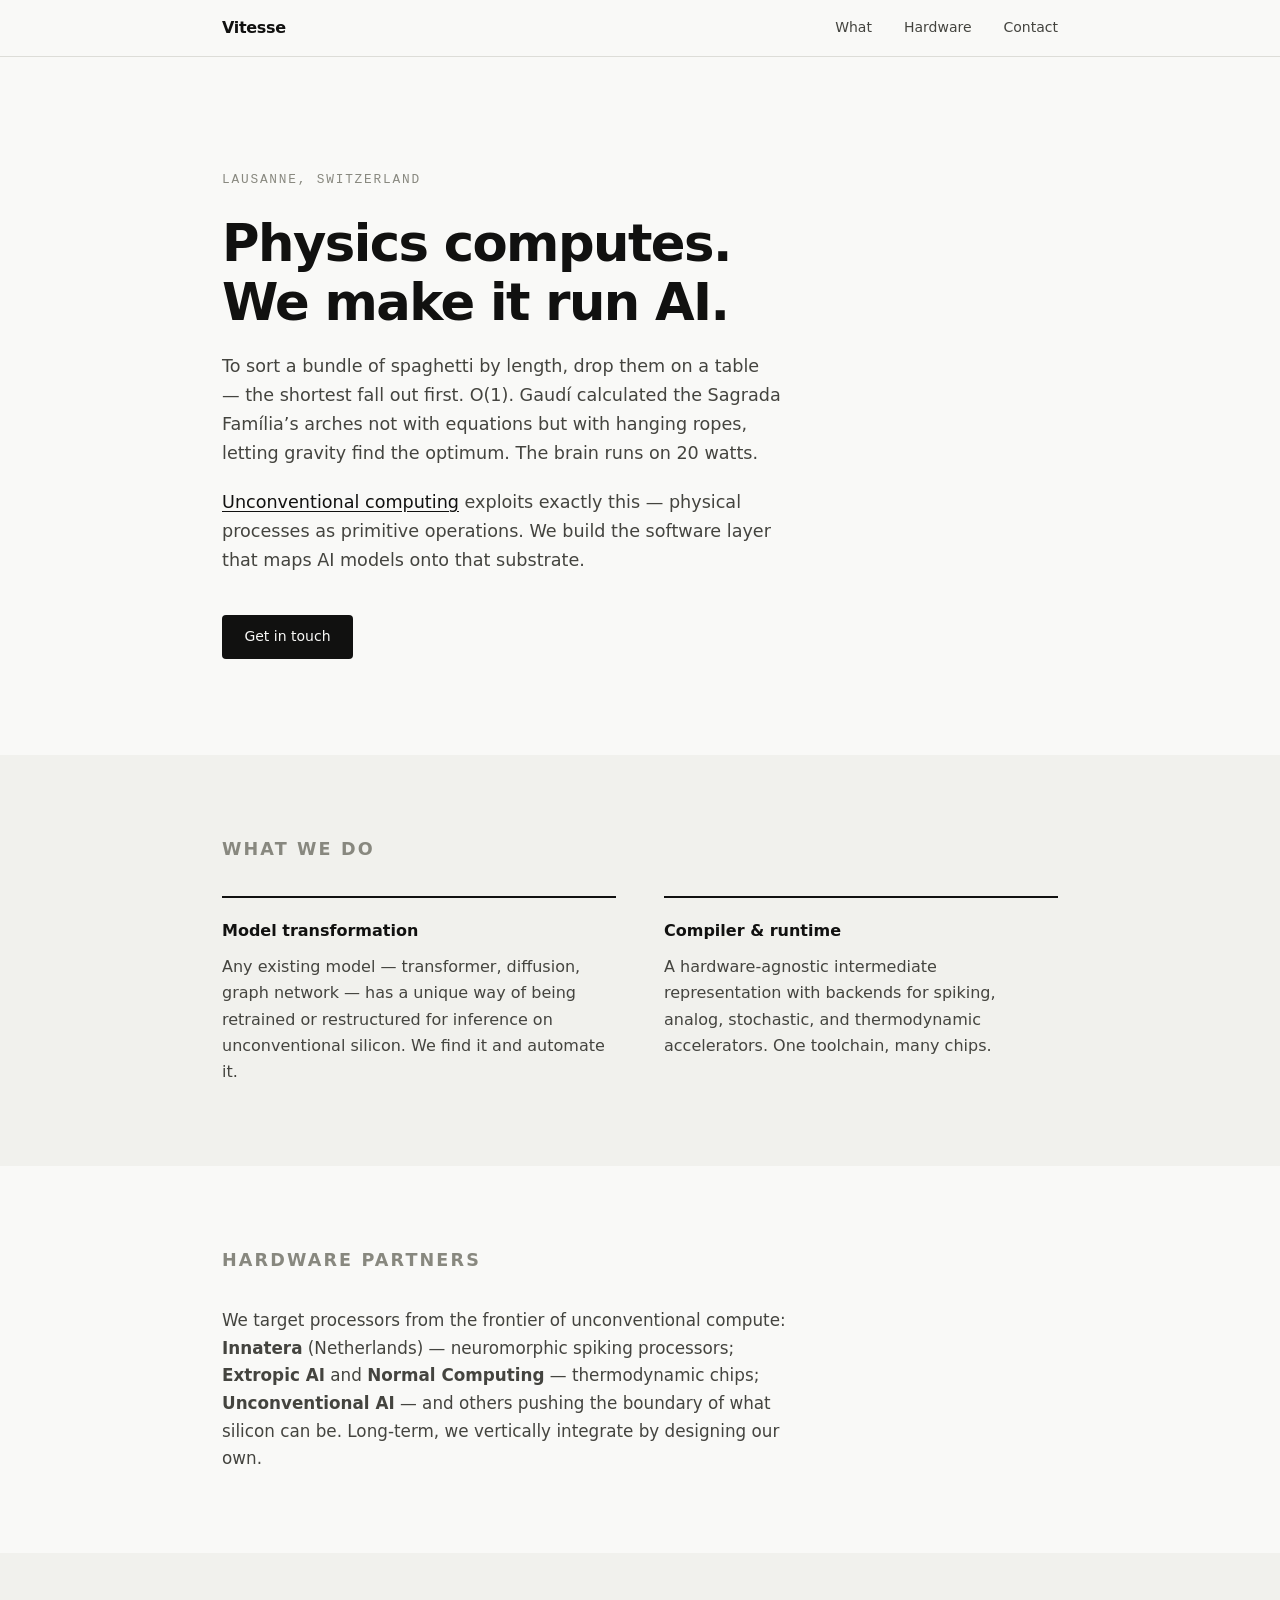
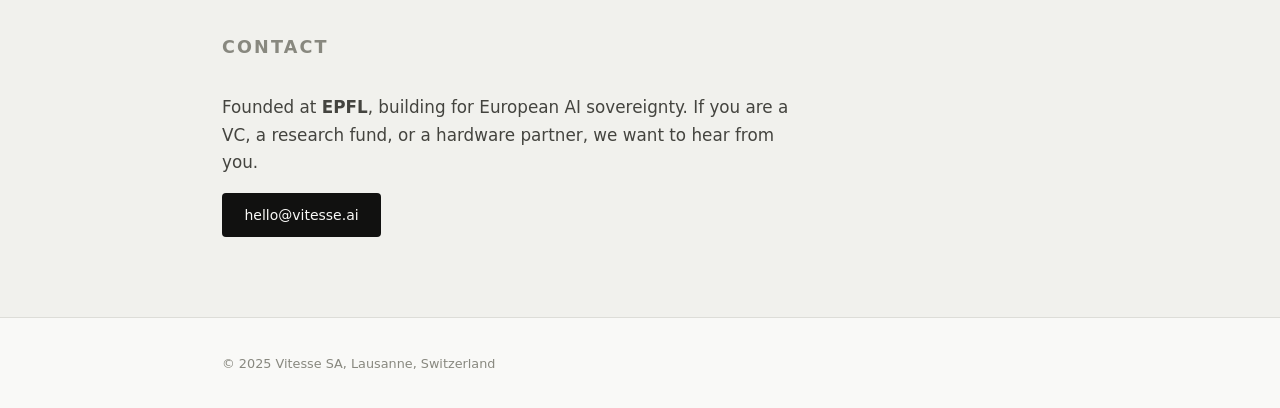
==== index.html @ eefd2fb0 "Update website: Lausanne, spaghetti sort hero, new hardware partners, shorter" ====
<!DOCTYPE html>
<html lang="en">
<head>
  <meta charset="UTF-8" />
  <meta name="viewport" content="width=device-width, initial-scale=1.0" />
  <title>Vitesse — Unconventional AI Acceleration</title>
  <link rel="stylesheet" href="style.css" />
</head>
<body>

  <header>
    <div class="container">
      <span class="logo">Vitesse</span>
      <nav>
        <a href="#what">What</a>
        <a href="#hardware">Hardware</a>
        <a href="#contact">Contact</a>
      </nav>
    </div>
  </header>

  <main>

    <section class="hero">
      <div class="container">
        <p class="location">Lausanne, Switzerland</p>
        <h1>Physics computes.<br>We make it run AI.</h1>
        <p class="sub">
          To sort a bundle of spaghetti by length, drop them on a table — the shortest
          fall out first. O(1). Gaudí calculated the Sagrada Família’s arches not with
          equations but with hanging ropes, letting gravity find the optimum.
          The brain runs on 20 watts.
        </p>
        <p class="sub">
          <a href="https://en.wikipedia.org/wiki/Unconventional_computing" target="_blank" rel="noopener" class="inline-link">Unconventional computing</a>
          exploits exactly this — physical processes as primitive operations.
          We build the software layer that maps AI models onto that substrate.
        </p>
        <a href="#contact" class="cta">Get in touch</a>
      </div>
    </section>

    <section id="what" class="alt">
      <div class="container">
        <h2>What we do</h2>
        <div class="grid-2">
          <div class="card">
            <h3>Model transformation</h3>
            <p>
              Any existing model — transformer, diffusion, graph network — has a unique
              way of being retrained or restructured for inference on unconventional silicon.
              We find it and automate it.
            </p>
          </div>
          <div class="card">
            <h3>Compiler &amp; runtime</h3>
            <p>
              A hardware-agnostic intermediate representation with backends for spiking,
              analog, stochastic, and thermodynamic accelerators. One toolchain, many chips.
            </p>
          </div>
        </div>
      </div>
    </section>

    <section id="hardware">
      <div class="container">
        <h2>Hardware partners</h2>
        <p class="section-sub">
          We target processors from the frontier of unconventional compute:
          <strong>Innatera</strong> (Netherlands) — neuromorphic spiking processors;
          <strong>Extropic AI</strong> and <strong>Normal Computing</strong> — thermodynamic chips;
          <strong>Unconventional AI</strong> — and others pushing the boundary of what silicon can be.
          Long-term, we vertically integrate by designing our own.
        </p>
      </div>
    </section>

    <section id="contact" class="alt">
      <div class="container">
        <h2>Contact</h2>
        <p class="section-sub">
          Founded at <strong>EPFL</strong>, building for European AI sovereignty.
          If you are a VC, a research fund, or a hardware partner, we want to hear from you.
        </p>
        <a href="mailto:hello@vitesse.ai" class="cta">hello@vitesse.ai</a>
      </div>
    </section>

  </main>

  <footer>
    <div class="container">
      <span>© 2025 Vitesse SA, Lausanne, Switzerland</span>
    </div>
  </footer>

</body>
</html>
---- style.css ----
/* ── Reset & base ─────────────────────────────────────── */
*, *::before, *::after { box-sizing: border-box; margin: 0; padding: 0; }

:root {
  --bg:       #f9f9f7;
  --bg-alt:   #f1f1ed;
  --ink:      #111110;
  --ink-mid:  #44443f;
  --ink-light:#88887f;
  --accent:   #2a52c9;
  --border:   #ddddd8;
  --radius:   4px;
  --font:     'Inter', system-ui, -apple-system, sans-serif;
  --mono:     'JetBrains Mono', 'Fira Mono', monospace;
}

html { font-size: 16px; scroll-behavior: smooth; }

body {
  background: var(--bg);
  color: var(--ink);
  font-family: var(--font);
  line-height: 1.65;
  -webkit-font-smoothing: antialiased;
}

/* ── Layout ───────────────────────────────────────────── */
.container {
  max-width: 900px;
  margin: 0 auto;
  padding: 0 2rem;
}

section { padding: 5rem 0; }
section.alt { background: var(--bg-alt); }

/* ── Typography ───────────────────────────────────────── */
h1 {
  font-size: clamp(2rem, 5vw, 3.2rem);
  font-weight: 600;
  letter-spacing: -0.03em;
  line-height: 1.15;
  margin-bottom: 1.25rem;
}

h2 {
  font-size: 1.1rem;
  font-weight: 600;
  text-transform: uppercase;
  letter-spacing: 0.12em;
  color: var(--ink-light);
  margin-bottom: 2rem;
}

h3 {
  font-size: 1rem;
  font-weight: 600;
  margin-bottom: 0.6rem;
}

p { color: var(--ink-mid); margin-bottom: 1rem; }
p:last-child { margin-bottom: 0; }

.section-sub {
  max-width: 580px;
  font-size: 1.05rem;
}

/* ── Header ───────────────────────────────────────────── */
header {
  position: sticky;
  top: 0;
  z-index: 10;
  background: var(--bg);
  border-bottom: 1px solid var(--border);
}

header .container {
  display: flex;
  align-items: center;
  justify-content: space-between;
  height: 56px;
}

.logo {
  font-weight: 700;
  font-size: 1rem;
  letter-spacing: -0.02em;
  color: var(--ink);
}

nav { display: flex; gap: 2rem; }

nav a {
  font-size: 0.875rem;
  color: var(--ink-mid);
  text-decoration: none;
  transition: color 0.15s;
}
nav a:hover { color: var(--ink); }

/* ── Hero ─────────────────────────────────────────────── */
.hero { padding: 7rem 0 6rem; }

.location {
  font-size: 0.8rem;
  text-transform: uppercase;
  letter-spacing: 0.14em;
  color: var(--ink-light);
  margin-bottom: 1.5rem;
  font-family: var(--mono);
}

.hero .sub {
  max-width: 560px;
  font-size: 1.1rem;
  margin-bottom: 1.25rem;
}

.hero .sub:last-of-type { margin-bottom: 2.5rem; }

.inline-link {
  color: var(--ink);
  text-decoration: underline;
  text-underline-offset: 3px;
}
.inline-link:hover { color: var(--accent); }

/* ── CTA button ───────────────────────────────────────── */
.cta {
  display: inline-block;
  background: var(--ink);
  color: var(--bg);
  font-size: 0.875rem;
  font-weight: 500;
  padding: 0.65rem 1.4rem;
  border-radius: var(--radius);
  text-decoration: none;
  transition: background 0.15s;
}
.cta:hover { background: var(--accent); }

/* ── Grids ────────────────────────────────────────────── */
.grid-2 {
  display: grid;
  grid-template-columns: 1fr 1fr;
  gap: 3rem;
}

/* ── Cards ────────────────────────────────────────────── */
.card {
  border-top: 2px solid var(--ink);
  padding-top: 1.25rem;
}

/* ── Footer ───────────────────────────────────────────── */
footer {
  border-top: 1px solid var(--border);
  padding: 2rem 0;
}

footer span {
  font-size: 0.8rem;
  color: var(--ink-light);
}

/* ── Responsive ───────────────────────────────────────── */
@media (max-width: 680px) {
  .grid-2 { grid-template-columns: 1fr; gap: 2rem; }
  nav { gap: 1.25rem; }
  .hero { padding: 4rem 0; }
  section { padding: 3.5rem 0; }
}
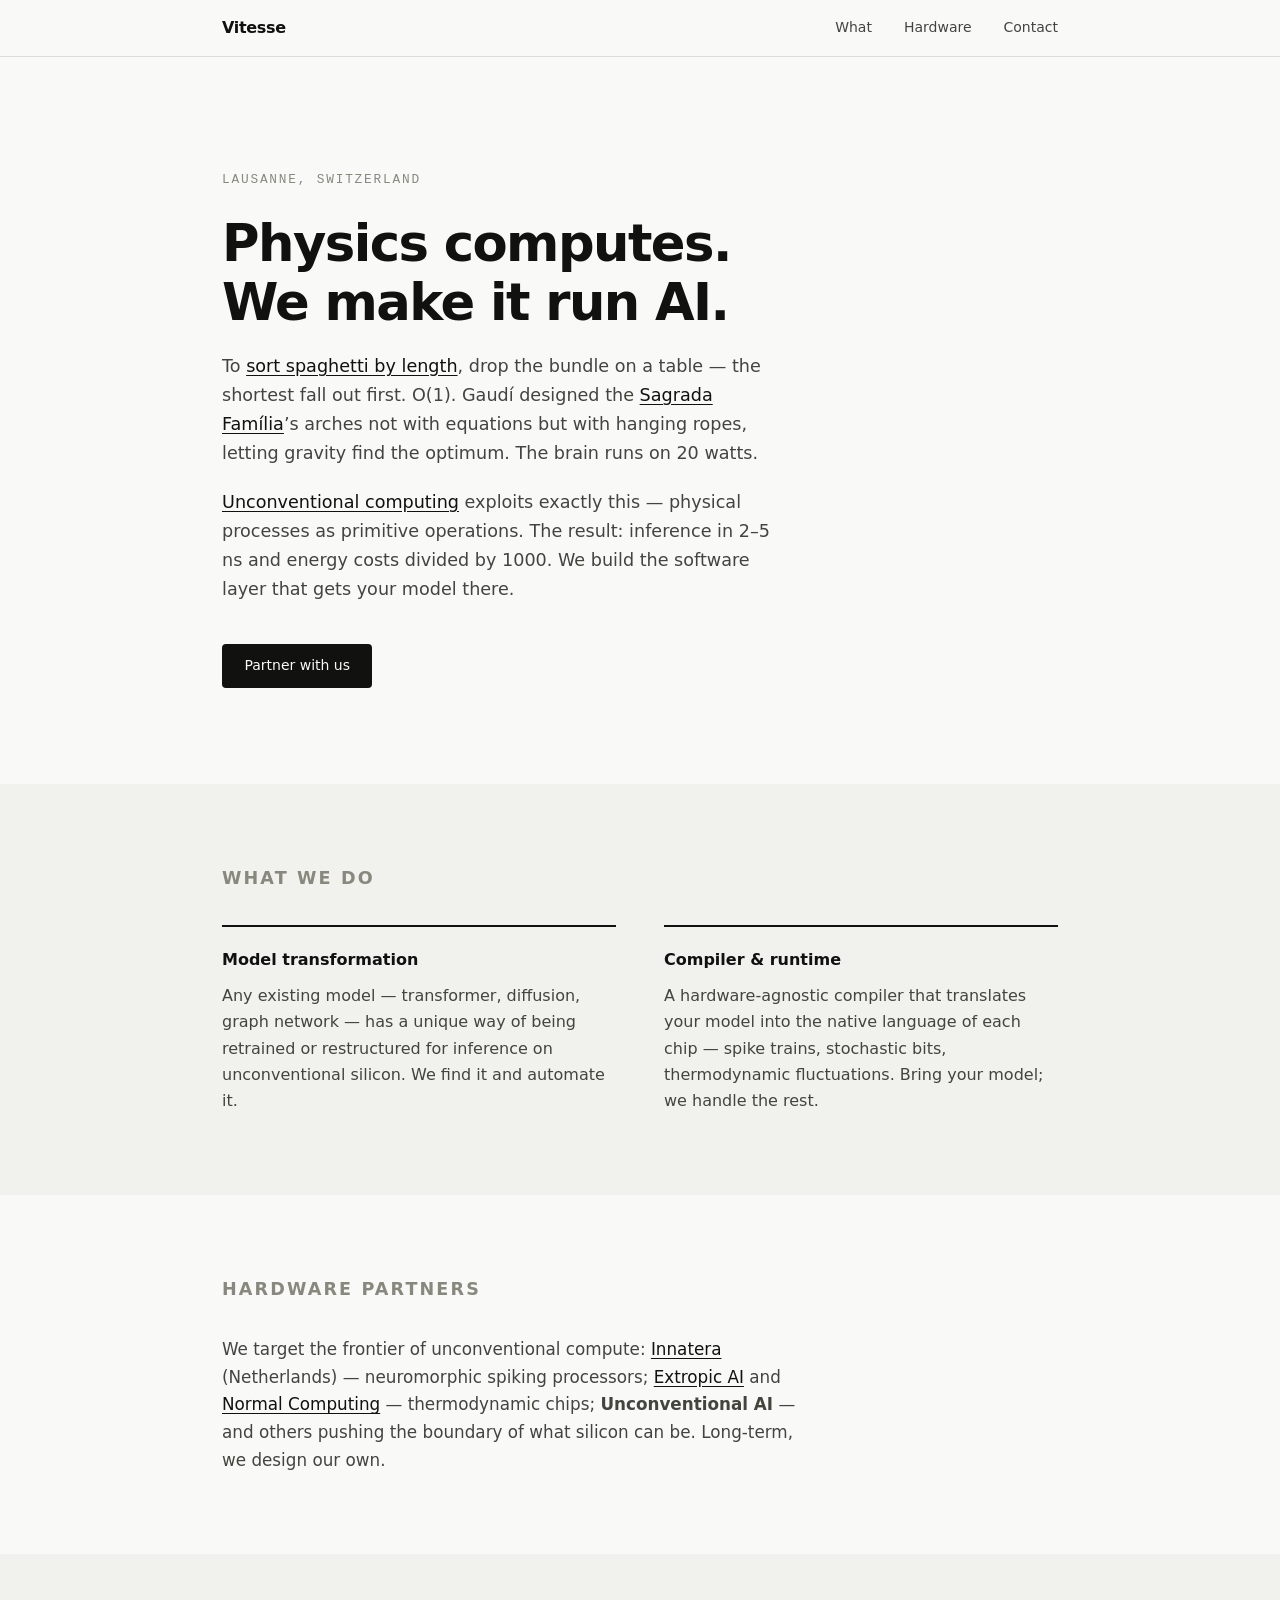
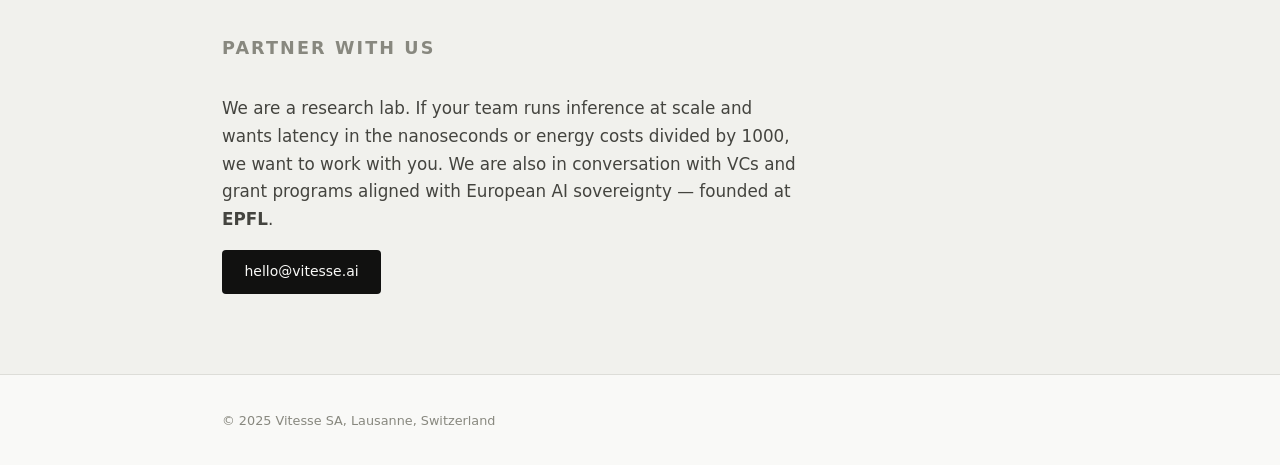
==== commit 80d0b033: "Sharpen marketing copy, add links to companies and Wikipedia references" ====
--- a/index.html
+++ b/index.html
@@ -26,17 +26,19 @@
         <p class="location">Lausanne, Switzerland</p>
         <h1>Physics computes.<br>We make it run AI.</h1>
         <p class="sub">
-          To sort a bundle of spaghetti by length, drop them on a table — the shortest
-          fall out first. O(1). Gaudí calculated the Sagrada Família’s arches not with
-          equations but with hanging ropes, letting gravity find the optimum.
+          To <a href="https://en.wikipedia.org/wiki/Spaghetti_sort" target="_blank" rel="noopener" class="inline-link">sort spaghetti by length</a>,
+          drop the bundle on a table — the shortest fall out first. O(1).
+          Gaudí designed the <a href="https://en.wikipedia.org/wiki/Sagrada_Fam%C3%ADlia" target="_blank" rel="noopener" class="inline-link">Sagrada Família</a>’s
+          arches not with equations but with hanging ropes, letting gravity find the optimum.
           The brain runs on 20 watts.
         </p>
         <p class="sub">
           <a href="https://en.wikipedia.org/wiki/Unconventional_computing" target="_blank" rel="noopener" class="inline-link">Unconventional computing</a>
           exploits exactly this — physical processes as primitive operations.
-          We build the software layer that maps AI models onto that substrate.
+          The result: inference in 2–5 ns and energy costs divided by 1000.
+          We build the software layer that gets your model there.
         </p>
-        <a href="#contact" class="cta">Get in touch</a>
+        <a href="#contact" class="cta">Partner with us</a>
       </div>
     </section>
 
@@ -55,8 +57,9 @@
           <div class="card">
             <h3>Compiler &amp; runtime</h3>
             <p>
-              A hardware-agnostic intermediate representation with backends for spiking,
-              analog, stochastic, and thermodynamic accelerators. One toolchain, many chips.
+              A hardware-agnostic compiler that translates your model into the native
+              language of each chip — spike trains, stochastic bits, thermodynamic
+              fluctuations. Bring your model; we handle the rest.
             </p>
           </div>
         </div>
@@ -67,21 +70,25 @@
       <div class="container">
         <h2>Hardware partners</h2>
         <p class="section-sub">
-          We target processors from the frontier of unconventional compute:
-          <strong>Innatera</strong> (Netherlands) — neuromorphic spiking processors;
-          <strong>Extropic AI</strong> and <strong>Normal Computing</strong> — thermodynamic chips;
-          <strong>Unconventional AI</strong> — and others pushing the boundary of what silicon can be.
-          Long-term, we vertically integrate by designing our own.
+          We target the frontier of unconventional compute:
+          <a href="https://www.innatera.com" target="_blank" rel="noopener" class="inline-link">Innatera</a> (Netherlands) —
+          neuromorphic spiking processors;
+          <a href="https://www.extropic.ai" target="_blank" rel="noopener" class="inline-link">Extropic AI</a> and
+          <a href="https://www.normalcomputing.com" target="_blank" rel="noopener" class="inline-link">Normal Computing</a> —
+          thermodynamic chips; <strong>Unconventional AI</strong> — and others pushing
+          the boundary of what silicon can be. Long-term, we design our own.
         </p>
       </div>
     </section>
 
     <section id="contact" class="alt">
       <div class="container">
-        <h2>Contact</h2>
+        <h2>Partner with us</h2>
         <p class="section-sub">
-          Founded at <strong>EPFL</strong>, building for European AI sovereignty.
-          If you are a VC, a research fund, or a hardware partner, we want to hear from you.
+          We are a research lab. If your team runs inference at scale and wants latency
+          in the nanoseconds or energy costs divided by 1000, we want to work with you.
+          We are also in conversation with VCs and grant programs aligned with
+          European AI sovereignty — founded at <strong>EPFL</strong>.
         </p>
         <a href="mailto:hello@vitesse.ai" class="cta">hello@vitesse.ai</a>
       </div>
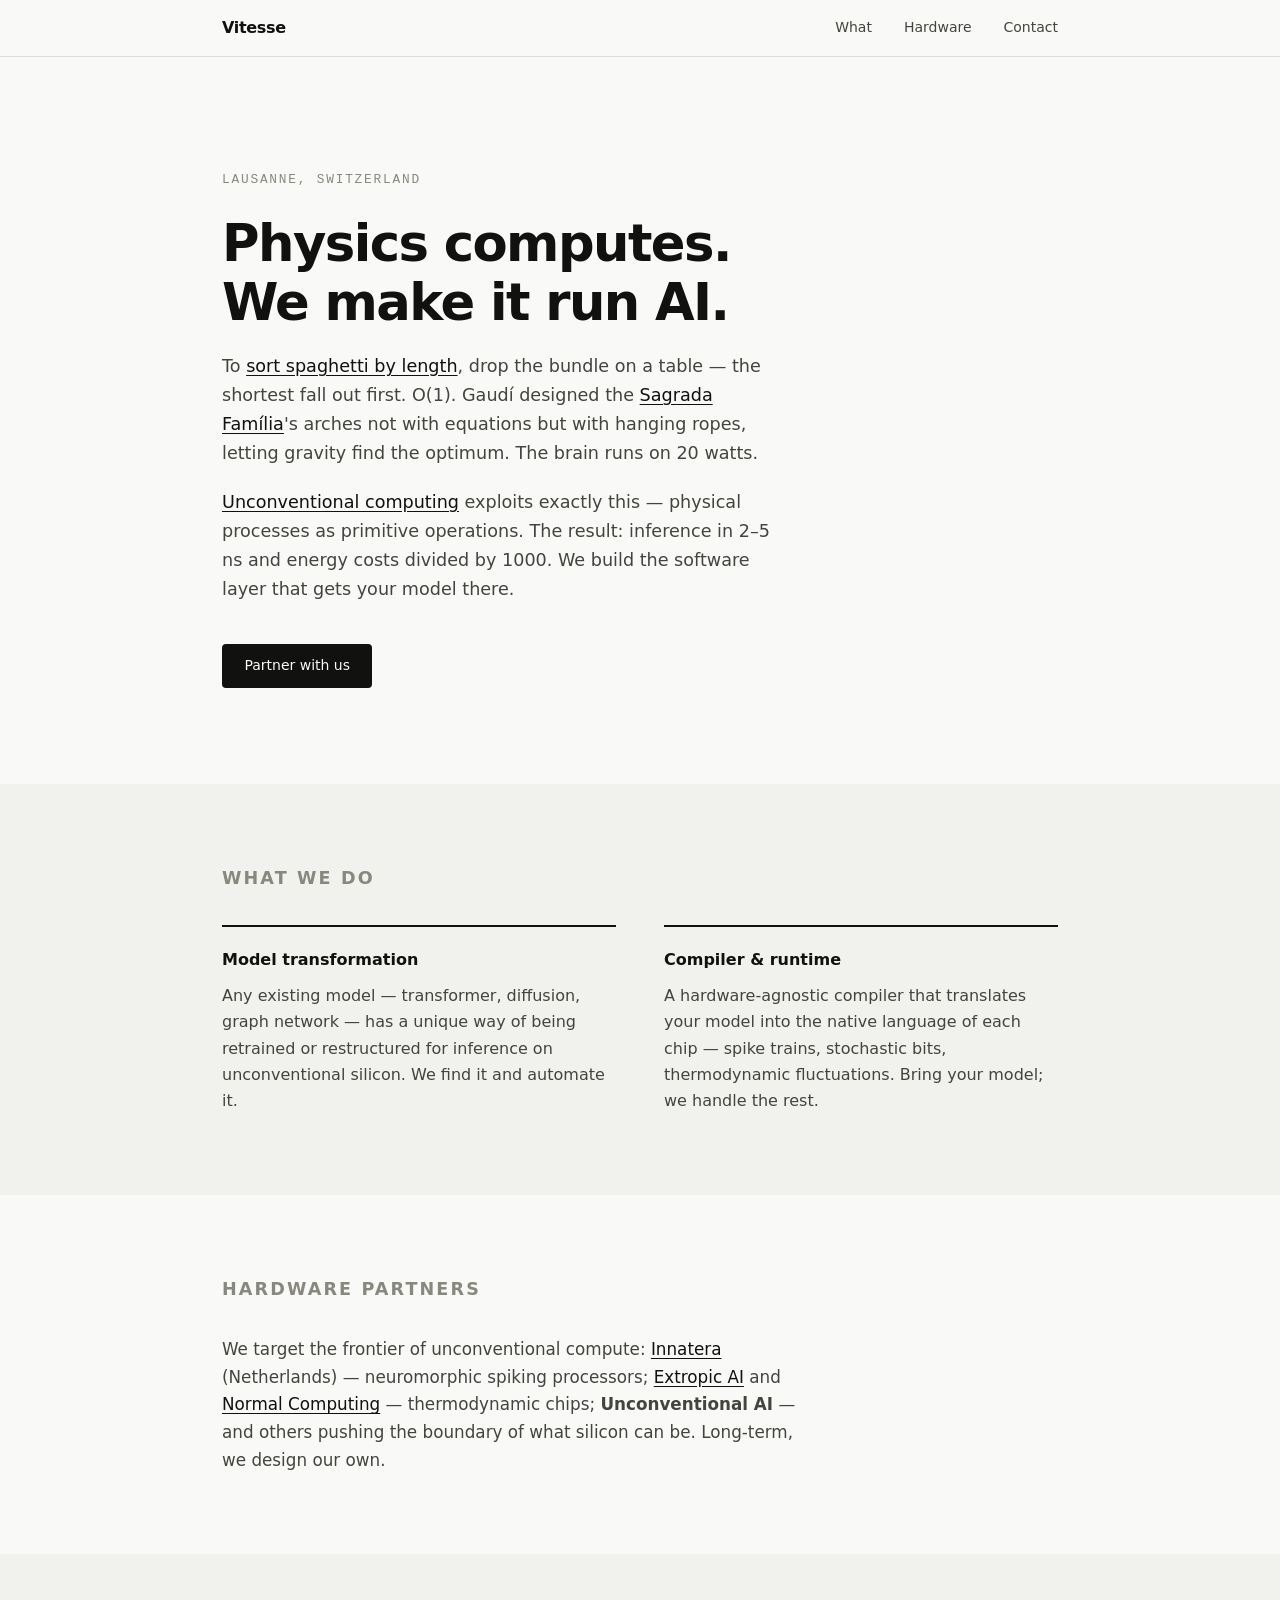
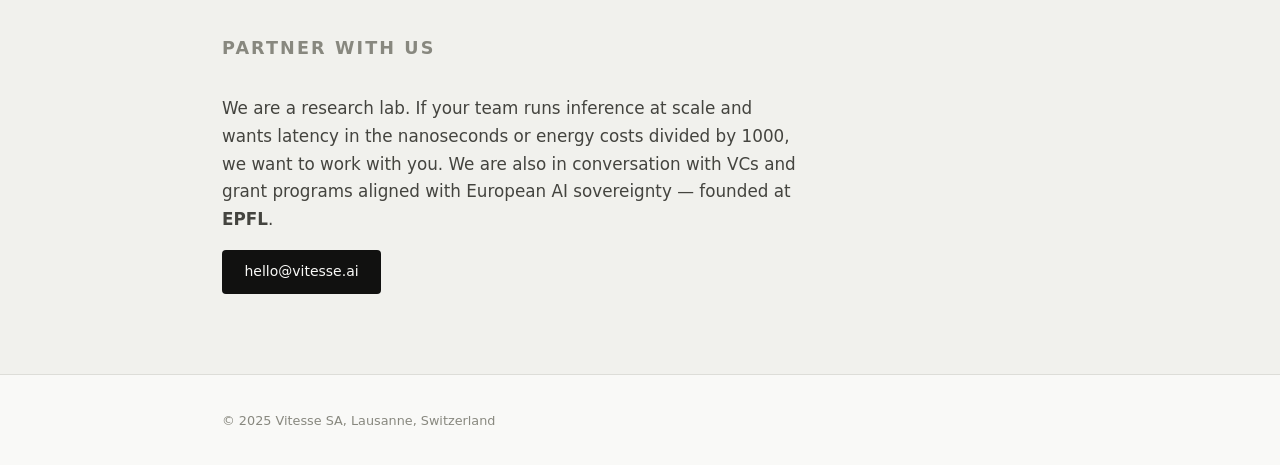
==== commit f2055a8a: "Sharpen marketing copy and add links" ====
--- a/index.html
+++ b/index.html
@@ -28,7 +28,7 @@
         <p class="sub">
           To <a href="https://en.wikipedia.org/wiki/Spaghetti_sort" target="_blank" rel="noopener" class="inline-link">sort spaghetti by length</a>,
           drop the bundle on a table — the shortest fall out first. O(1).
-          Gaudí designed the <a href="https://en.wikipedia.org/wiki/Sagrada_Fam%C3%ADlia" target="_blank" rel="noopener" class="inline-link">Sagrada Família</a>’s
+          Gaudí designed the <a href="https://en.wikipedia.org/wiki/Sagrada_Fam%C3%ADlia" target="_blank" rel="noopener" class="inline-link">Sagrada Família</a>'s
           arches not with equations but with hanging ropes, letting gravity find the optimum.
           The brain runs on 20 watts.
         </p>
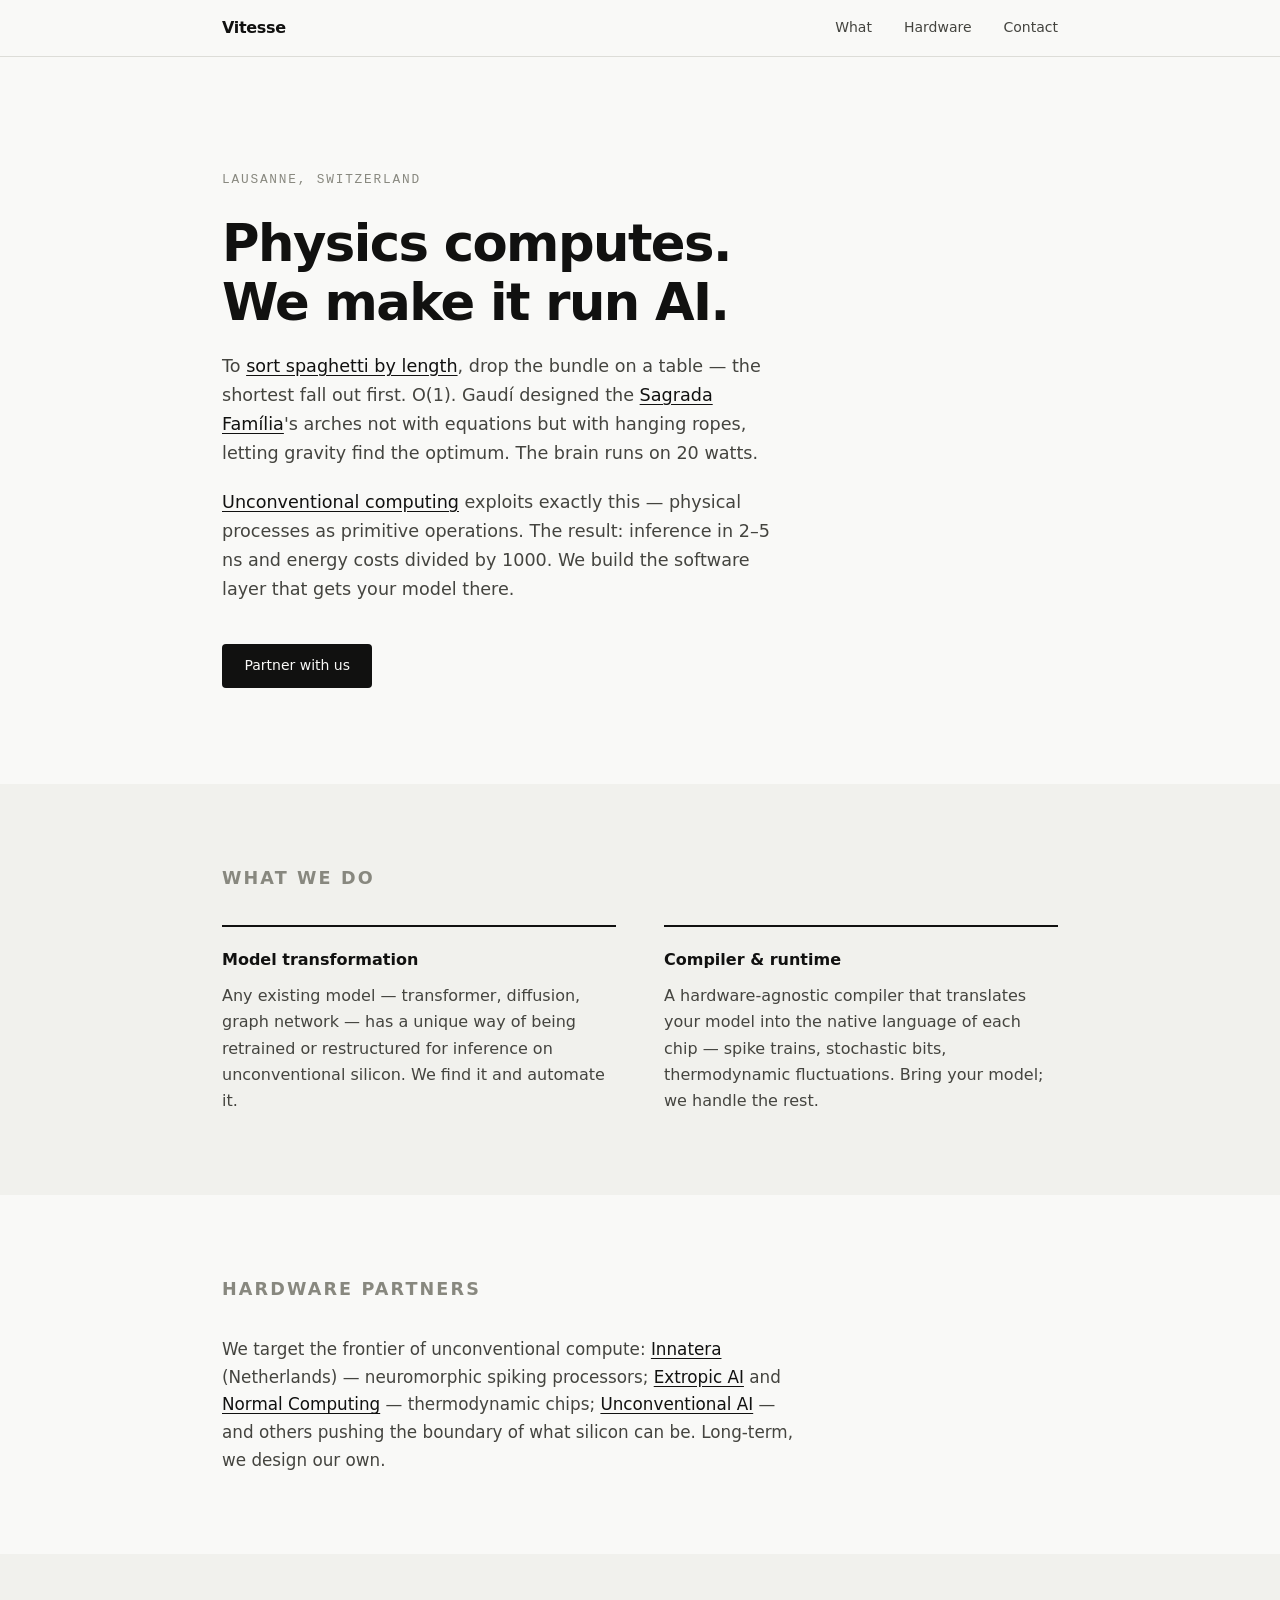
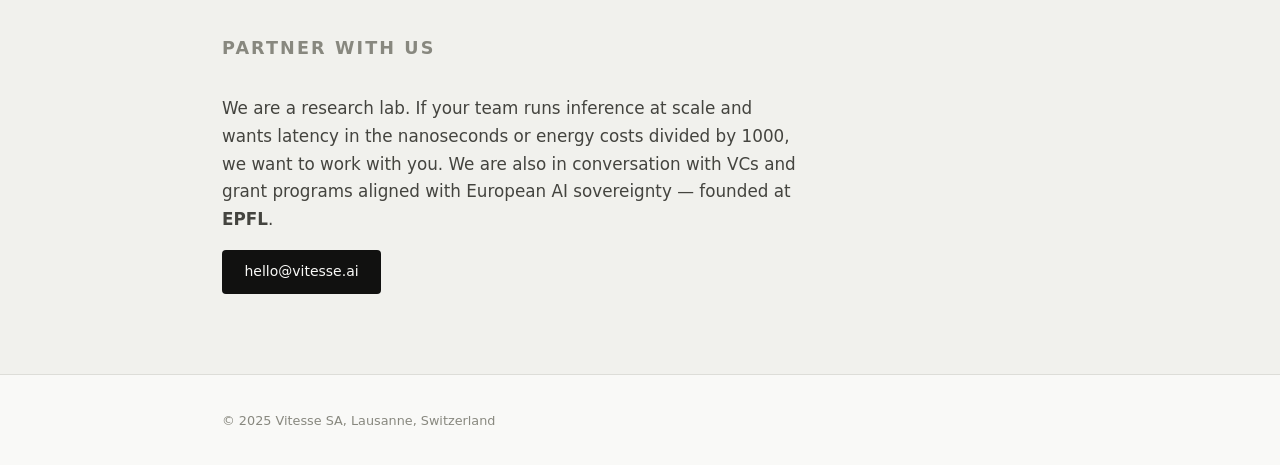
==== commit a6acacd7: "Update Gaudi and Unconventional AI links" ====
--- a/index.html
+++ b/index.html
@@ -28,7 +28,7 @@
         <p class="sub">
           To <a href="https://en.wikipedia.org/wiki/Spaghetti_sort" target="_blank" rel="noopener" class="inline-link">sort spaghetti by length</a>,
           drop the bundle on a table — the shortest fall out first. O(1).
-          Gaudí designed the <a href="https://en.wikipedia.org/wiki/Sagrada_Fam%C3%ADlia" target="_blank" rel="noopener" class="inline-link">Sagrada Família</a>'s
+          Gaudí designed the <a href="https://dataphys.org/list/gaudis-hanging-chain-models/" target="_blank" rel="noopener" class="inline-link">Sagrada Família</a>'s
           arches not with equations but with hanging ropes, letting gravity find the optimum.
           The brain runs on 20 watts.
         </p>
@@ -75,7 +75,7 @@
           neuromorphic spiking processors;
           <a href="https://www.extropic.ai" target="_blank" rel="noopener" class="inline-link">Extropic AI</a> and
           <a href="https://www.normalcomputing.com" target="_blank" rel="noopener" class="inline-link">Normal Computing</a> —
-          thermodynamic chips; <strong>Unconventional AI</strong> — and others pushing
+          thermodynamic chips; <a href="https://unconv.ai/" target="_blank" rel="noopener" class="inline-link">Unconventional AI</a> — and others pushing
           the boundary of what silicon can be. Long-term, we design our own.
         </p>
       </div>
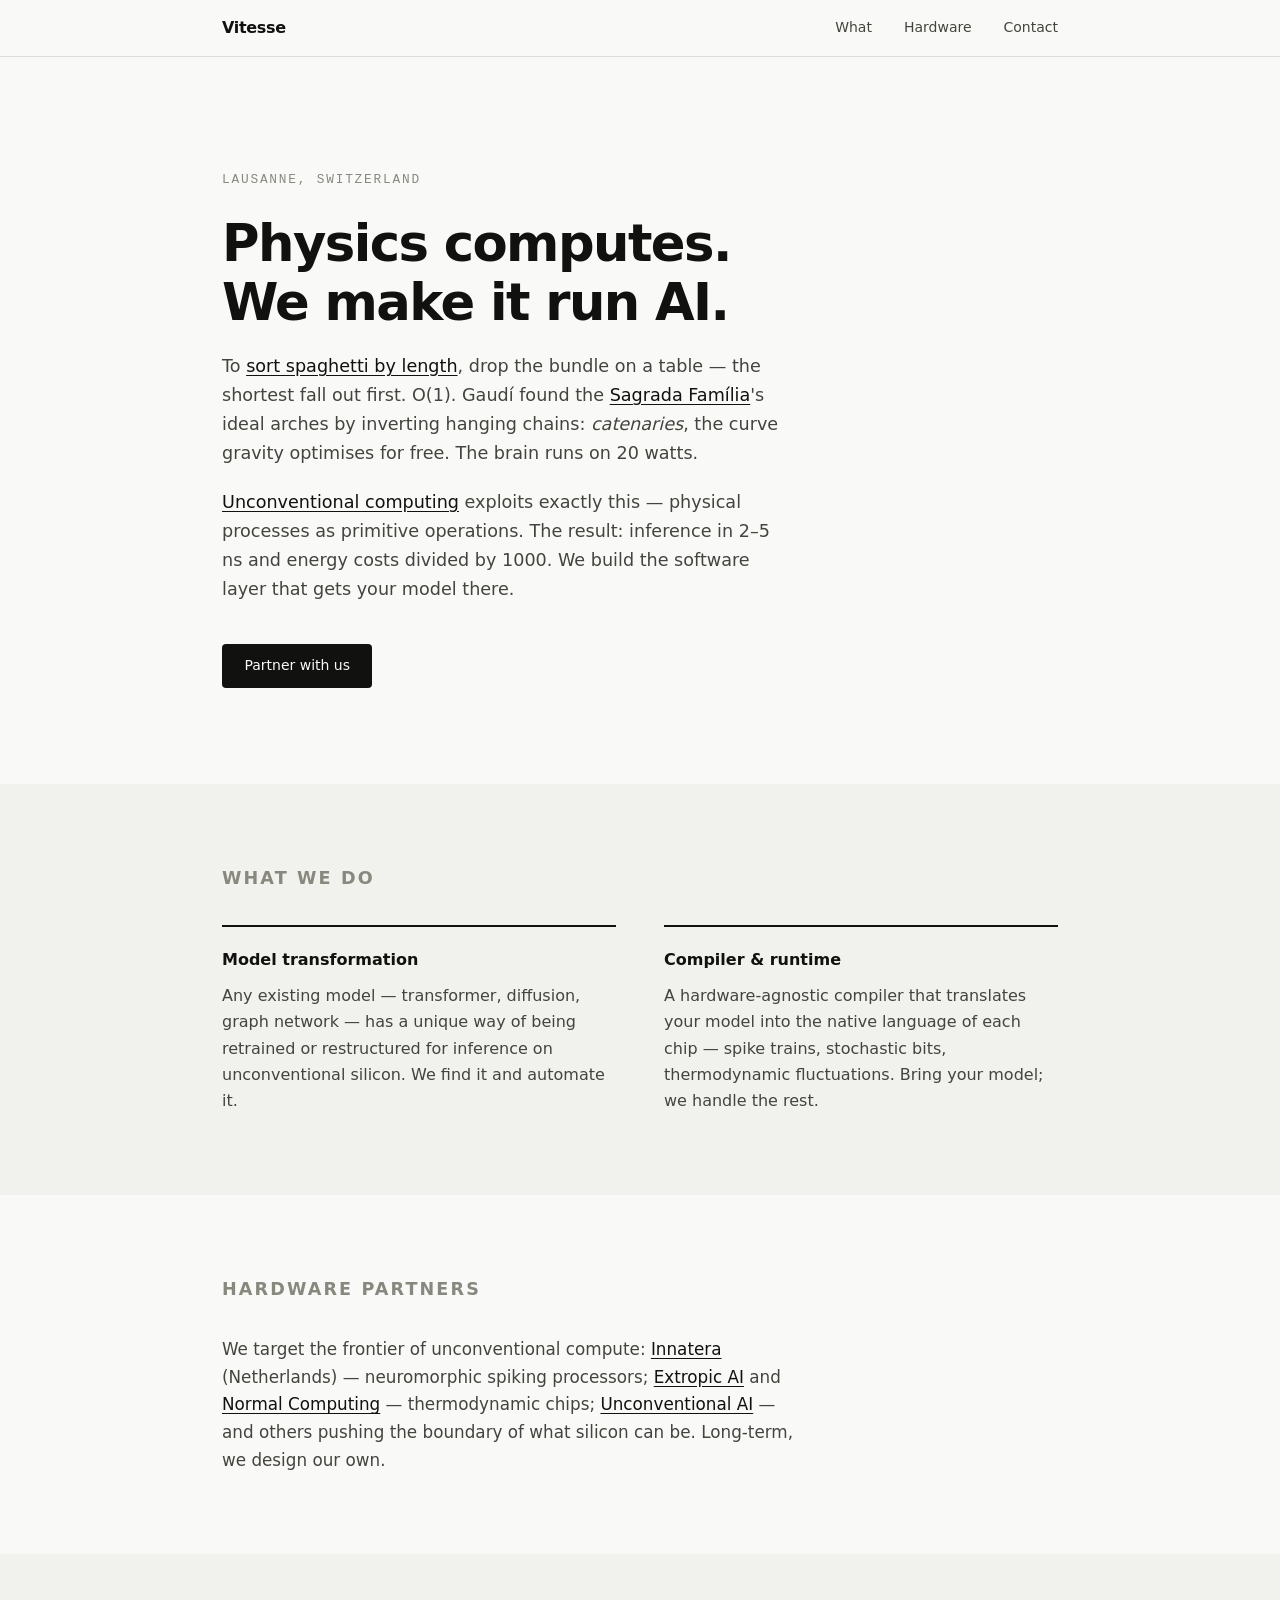
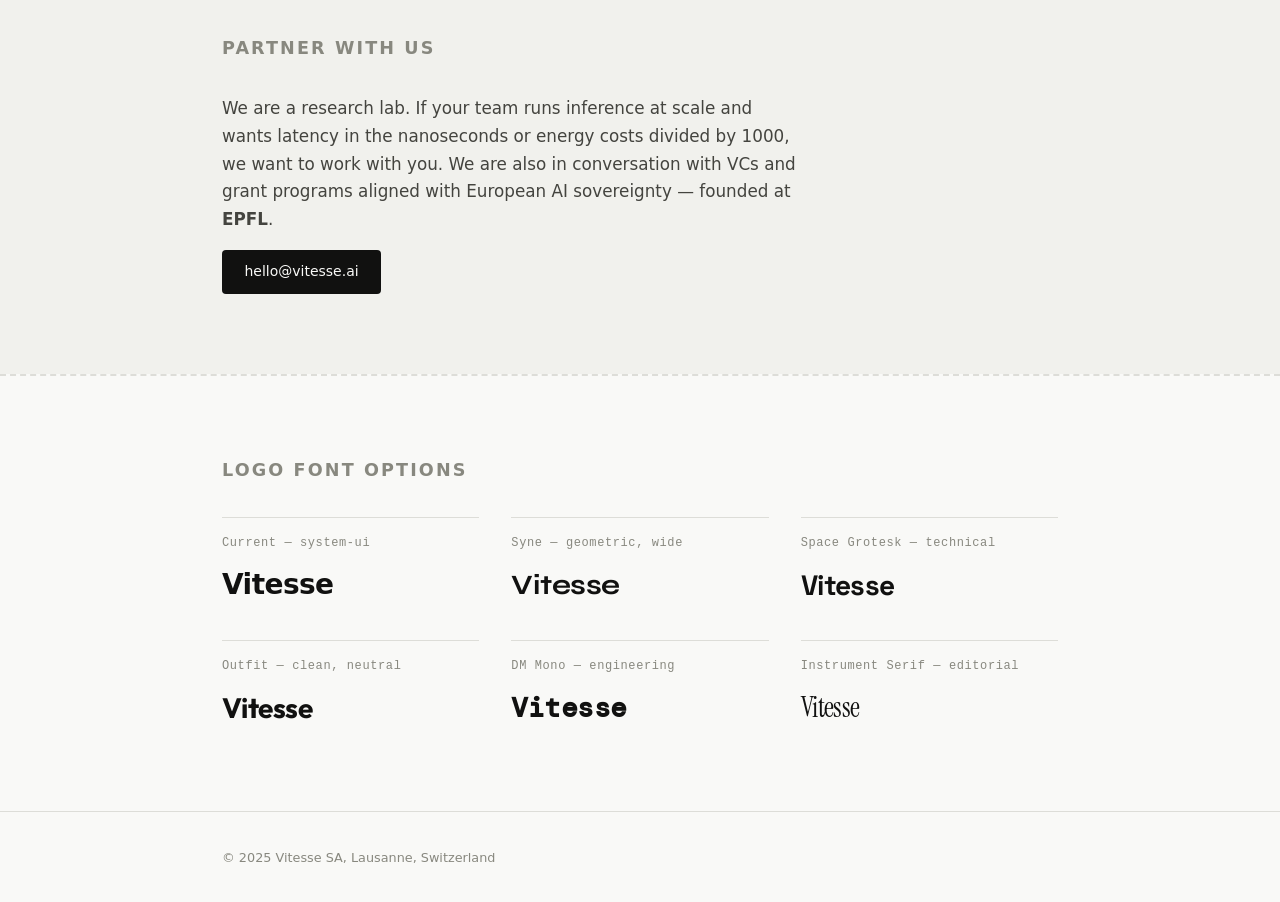
==== commit cf202501: "Add catenary reference, font preview section" ====
--- a/index.html
+++ b/index.html
@@ -4,6 +4,9 @@
   <meta charset="UTF-8" />
   <meta name="viewport" content="width=device-width, initial-scale=1.0" />
   <title>Vitesse — Unconventional AI Acceleration</title>
+  <link rel="preconnect" href="https://fonts.googleapis.com" />
+  <link rel="preconnect" href="https://fonts.gstatic.com" crossorigin />
+  <link href="https://fonts.googleapis.com/css2?family=Syne:wght@700&family=Space+Grotesk:wght@700&family=Outfit:wght@700&family=DM+Mono:wght@500&family=Instrument+Serif:ital@0;1&display=swap" rel="stylesheet" />
   <link rel="stylesheet" href="style.css" />
 </head>
 <body>
@@ -28,9 +31,9 @@
         <p class="sub">
           To <a href="https://en.wikipedia.org/wiki/Spaghetti_sort" target="_blank" rel="noopener" class="inline-link">sort spaghetti by length</a>,
           drop the bundle on a table — the shortest fall out first. O(1).
-          Gaudí designed the <a href="https://dataphys.org/list/gaudis-hanging-chain-models/" target="_blank" rel="noopener" class="inline-link">Sagrada Família</a>'s
-          arches not with equations but with hanging ropes, letting gravity find the optimum.
-          The brain runs on 20 watts.
+          Gaudí found the <a href="https://dataphys.org/list/gaudis-hanging-chain-models/" target="_blank" rel="noopener" class="inline-link">Sagrada Família</a>'s
+          ideal arches by inverting hanging chains: <em>catenaries</em>, the curve
+          gravity optimises for free. The brain runs on 20 watts.
         </p>
         <p class="sub">
           <a href="https://en.wikipedia.org/wiki/Unconventional_computing" target="_blank" rel="noopener" class="inline-link">Unconventional computing</a>
@@ -96,6 +99,39 @@
 
   </main>
 
+  <!-- Font preview — remove once a logo font is chosen -->
+  <section class="font-preview">
+    <div class="container">
+      <h2>Logo font options</h2>
+      <div class="font-grid">
+        <div class="font-sample">
+          <span class="sample-name">Current — system-ui</span>
+          <span class="sample-logo" style="font-family: system-ui, sans-serif; font-weight: 700;">Vitesse</span>
+        </div>
+        <div class="font-sample">
+          <span class="sample-name">Syne — geometric, wide</span>
+          <span class="sample-logo" style="font-family: 'Syne', sans-serif;">Vitesse</span>
+        </div>
+        <div class="font-sample">
+          <span class="sample-name">Space Grotesk — technical</span>
+          <span class="sample-logo" style="font-family: 'Space Grotesk', sans-serif;">Vitesse</span>
+        </div>
+        <div class="font-sample">
+          <span class="sample-name">Outfit — clean, neutral</span>
+          <span class="sample-logo" style="font-family: 'Outfit', sans-serif;">Vitesse</span>
+        </div>
+        <div class="font-sample">
+          <span class="sample-name">DM Mono — engineering</span>
+          <span class="sample-logo" style="font-family: 'DM Mono', monospace;">Vitesse</span>
+        </div>
+        <div class="font-sample">
+          <span class="sample-name">Instrument Serif — editorial</span>
+          <span class="sample-logo" style="font-family: 'Instrument Serif', serif; font-weight: 400;">Vitesse</span>
+        </div>
+      </div>
+    </div>
+  </section>
+
   <footer>
     <div class="container">
       <span>© 2025 Vitesse SA, Lausanne, Switzerland</span>
--- a/style.css
+++ b/style.css
@@ -147,6 +147,12 @@
   gap: 3rem;
 }
 
+.grid-3 {
+  display: grid;
+  grid-template-columns: repeat(3, 1fr);
+  gap: 2rem;
+}
+
 /* ── Cards ────────────────────────────────────────────── */
 .card {
   border-top: 2px solid var(--ink);
@@ -164,9 +170,43 @@
   color: var(--ink-light);
 }
 
+/* ── Font preview (temporary) ────────────────────────── */
+.font-preview {
+  border-top: 2px dashed var(--border);
+  background: var(--bg);
+}
+
+.font-grid {
+  display: grid;
+  grid-template-columns: repeat(3, 1fr);
+  gap: 2rem;
+}
+
+.font-sample {
+  display: flex;
+  flex-direction: column;
+  gap: 0.5rem;
+  border-top: 1px solid var(--border);
+  padding-top: 1rem;
+}
+
+.sample-name {
+  font-size: 0.75rem;
+  color: var(--ink-light);
+  font-family: var(--mono);
+  letter-spacing: 0.05em;
+}
+
+.sample-logo {
+  font-size: 1.75rem;
+  font-weight: 700;
+  color: var(--ink);
+  letter-spacing: -0.02em;
+}
+
 /* ── Responsive ───────────────────────────────────────── */
 @media (max-width: 680px) {
-  .grid-2 { grid-template-columns: 1fr; gap: 2rem; }
+  .grid-2, .grid-3 { grid-template-columns: 1fr; gap: 2rem; }
   nav { gap: 1.25rem; }
   .hero { padding: 4rem 0; }
   section { padding: 3.5rem 0; }
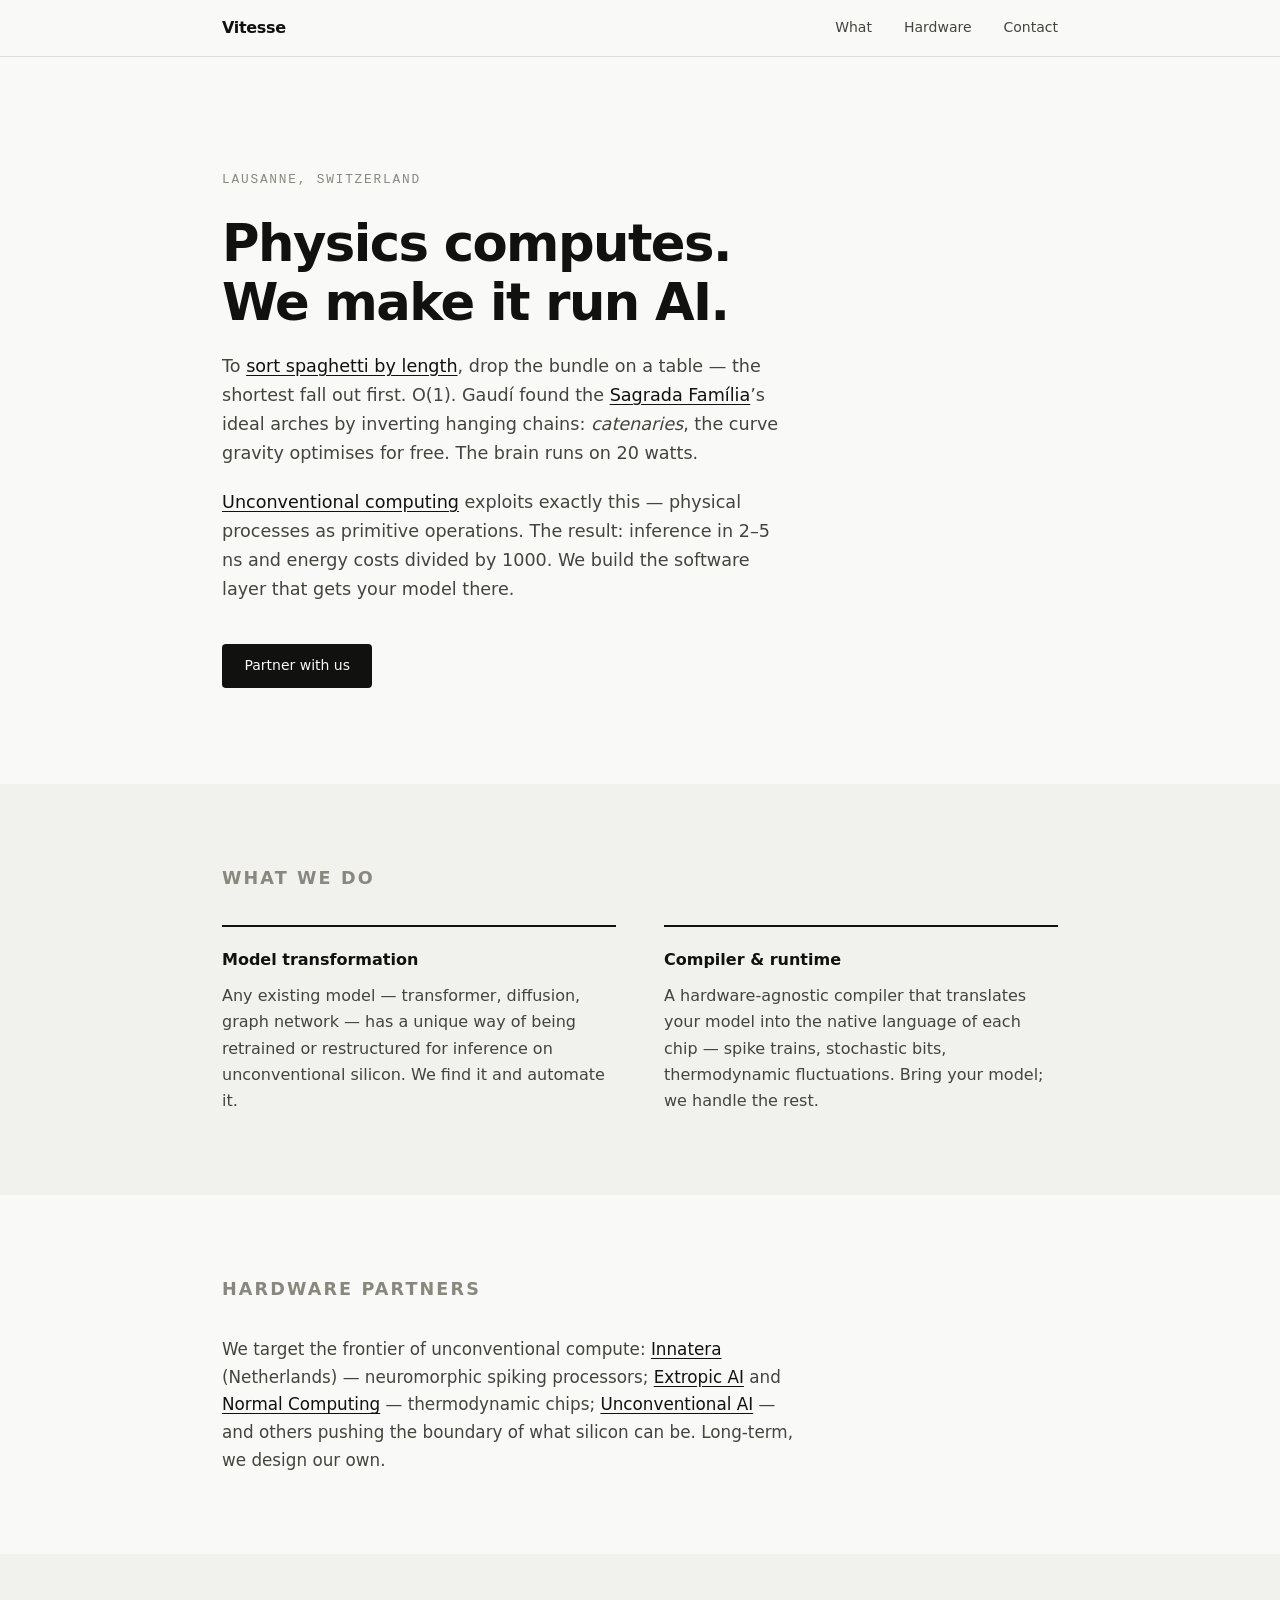
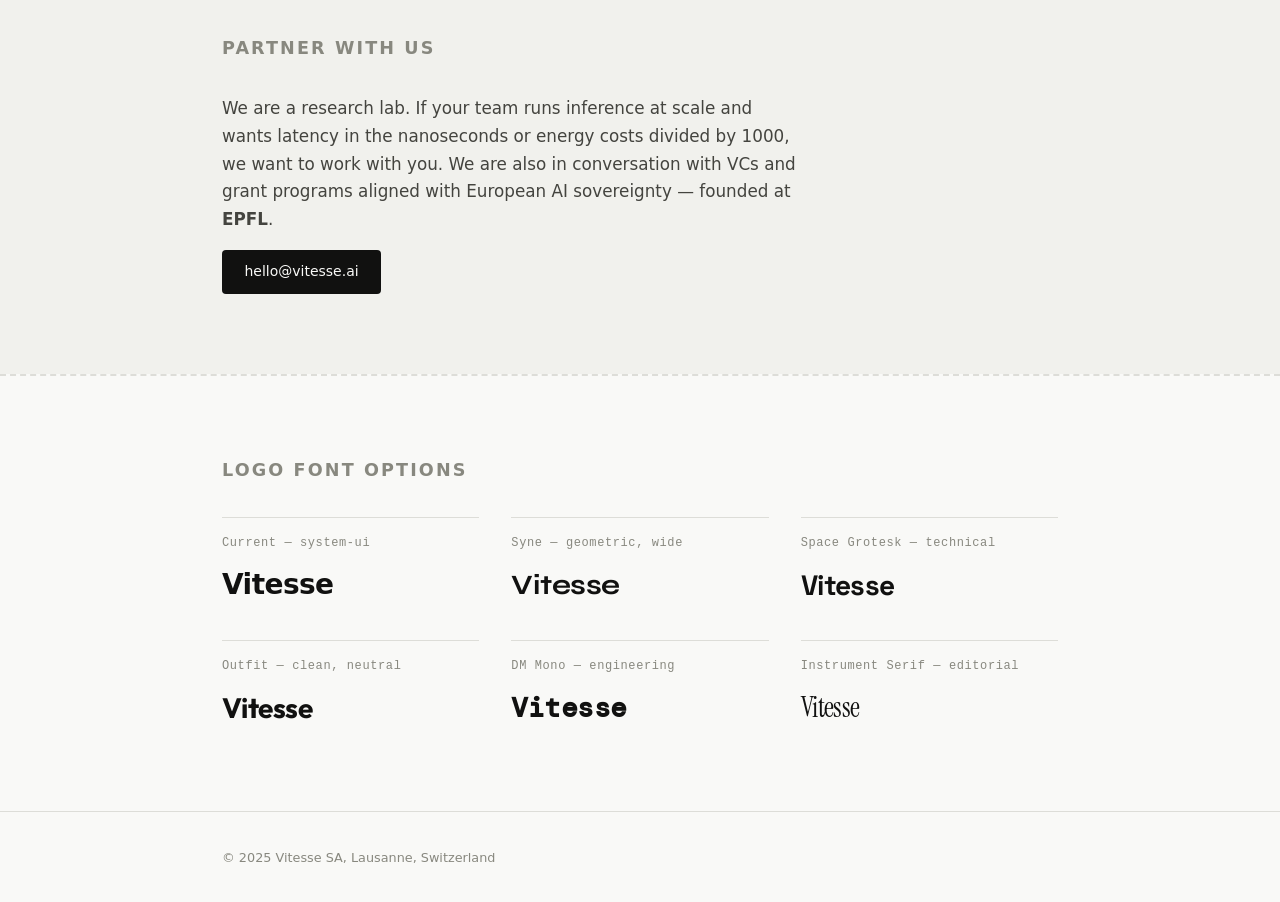
==== commit c6b854e4: "Add catenary reference, font preview, update Gaudi and Unconventional AI links"" ====
--- a/index.html
+++ b/index.html
@@ -31,7 +31,7 @@
         <p class="sub">
           To <a href="https://en.wikipedia.org/wiki/Spaghetti_sort" target="_blank" rel="noopener" class="inline-link">sort spaghetti by length</a>,
           drop the bundle on a table — the shortest fall out first. O(1).
-          Gaudí found the <a href="https://dataphys.org/list/gaudis-hanging-chain-models/" target="_blank" rel="noopener" class="inline-link">Sagrada Família</a>'s
+          Gaudí found the <a href="https://dataphys.org/list/gaudis-hanging-chain-models/" target="_blank" rel="noopener" class="inline-link">Sagrada Família</a>’s
           ideal arches by inverting hanging chains: <em>catenaries</em>, the curve
           gravity optimises for free. The brain runs on 20 watts.
         </p>
--- a/style.css
+++ b/style.css
@@ -147,30 +147,13 @@
   gap: 3rem;
 }
 
-.grid-3 {
-  display: grid;
-  grid-template-columns: repeat(3, 1fr);
-  gap: 2rem;
-}
-
 /* ── Cards ────────────────────────────────────────────── */
 .card {
   border-top: 2px solid var(--ink);
   padding-top: 1.25rem;
 }
 
-/* ── Footer ───────────────────────────────────────────── */
-footer {
-  border-top: 1px solid var(--border);
-  padding: 2rem 0;
-}
-
-footer span {
-  font-size: 0.8rem;
-  color: var(--ink-light);
-}
-
-/* ── Font preview (temporary) ────────────────────────── */
+/* ── Font preview (temporary) ──────────────────────── */
 .font-preview {
   border-top: 2px dashed var(--border);
   background: var(--bg);
@@ -204,9 +187,21 @@
   letter-spacing: -0.02em;
 }
 
+/* ── Footer ───────────────────────────────────────────── */
+footer {
+  border-top: 1px solid var(--border);
+  padding: 2rem 0;
+}
+
+footer span {
+  font-size: 0.8rem;
+  color: var(--ink-light);
+}
+
 /* ── Responsive ───────────────────────────────────────── */
 @media (max-width: 680px) {
   .grid-2, .grid-3 { grid-template-columns: 1fr; gap: 2rem; }
+  .font-grid { grid-template-columns: 1fr 1fr; }
   nav { gap: 1.25rem; }
   .hero { padding: 4rem 0; }
   section { padding: 3.5rem 0; }
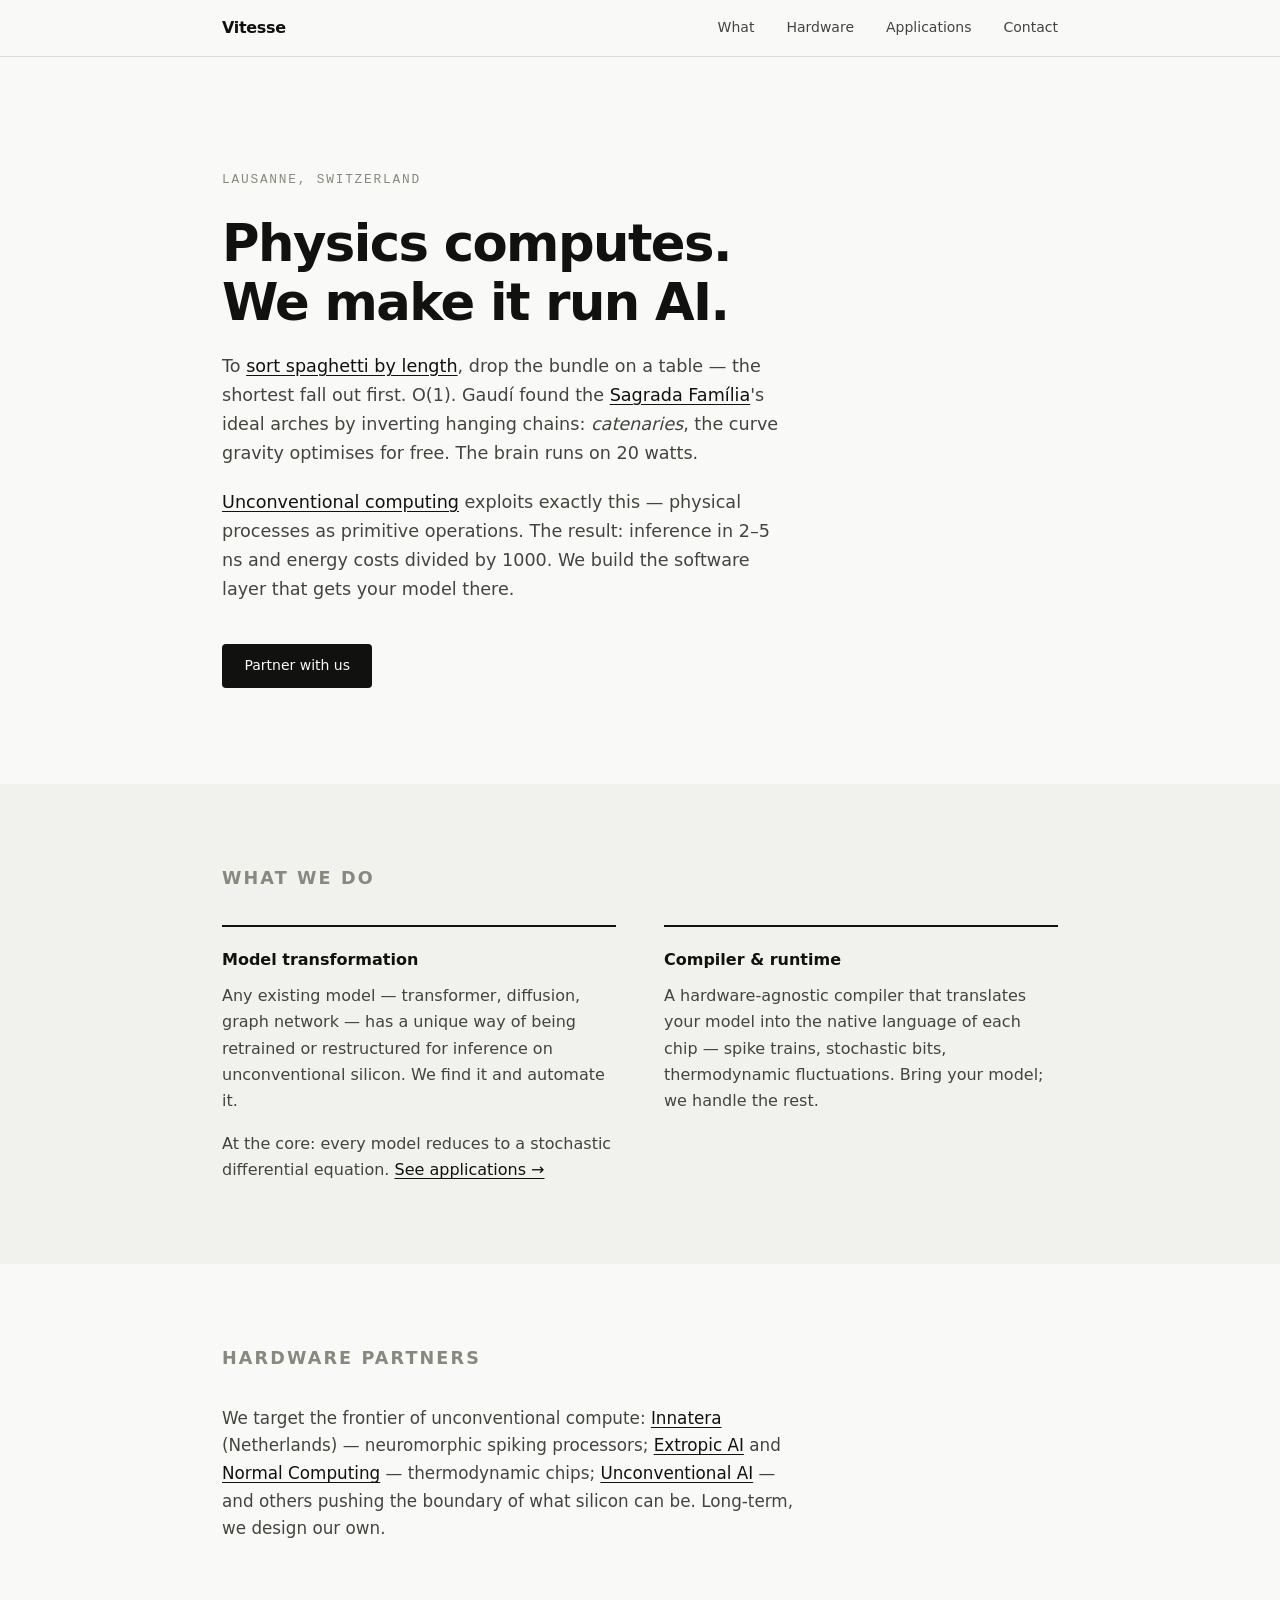
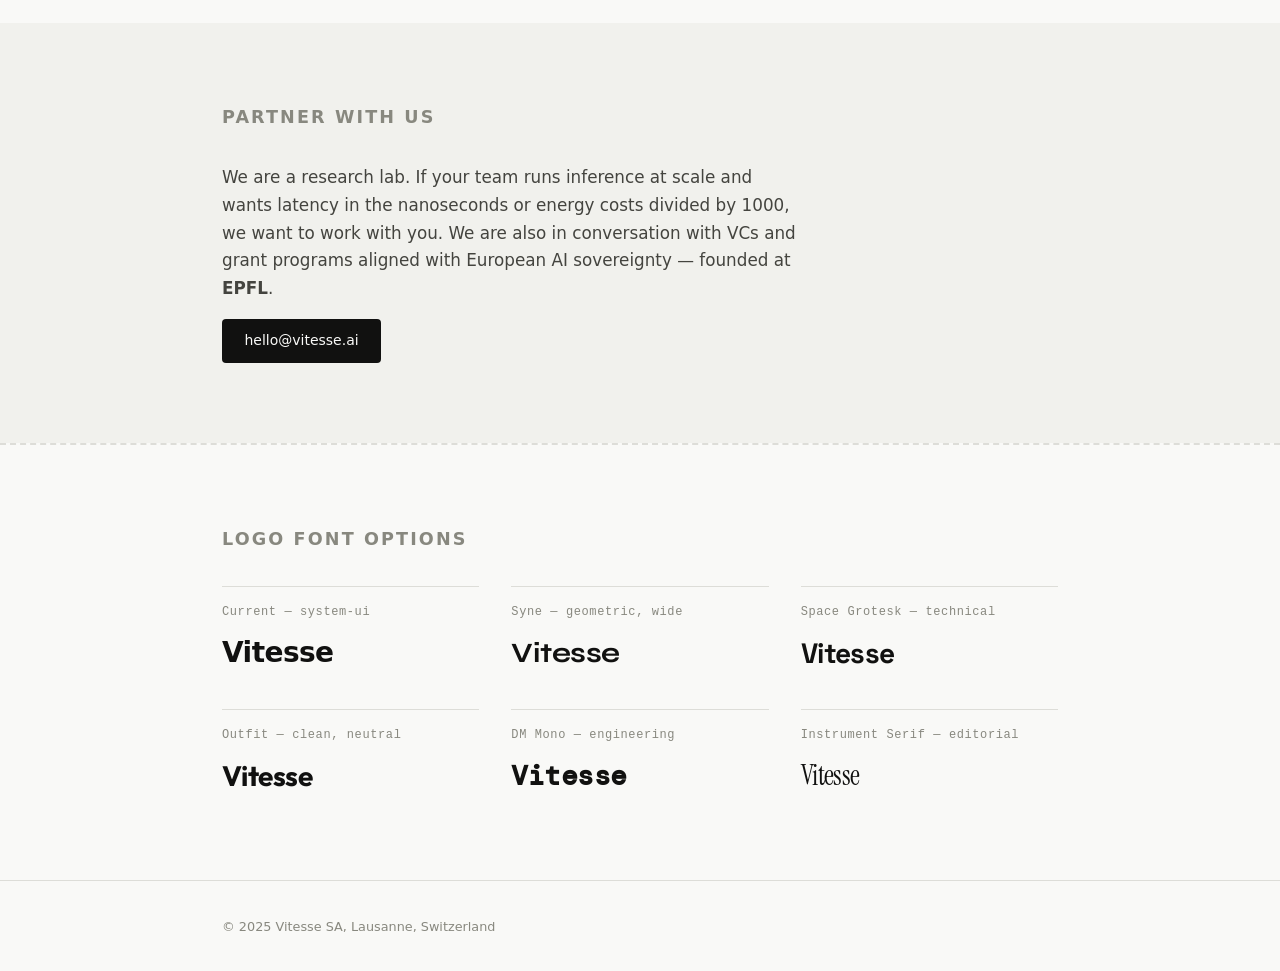
==== commit c73503b1: "Add applications notebook page with SDE examples across domains" ====
--- a/index.html
+++ b/index.html
@@ -17,6 +17,7 @@
       <nav>
         <a href="#what">What</a>
         <a href="#hardware">Hardware</a>
+        <a href="applications.html">Applications</a>
         <a href="#contact">Contact</a>
       </nav>
     </div>
@@ -31,7 +32,7 @@
         <p class="sub">
           To <a href="https://en.wikipedia.org/wiki/Spaghetti_sort" target="_blank" rel="noopener" class="inline-link">sort spaghetti by length</a>,
           drop the bundle on a table — the shortest fall out first. O(1).
-          Gaudí found the <a href="https://dataphys.org/list/gaudis-hanging-chain-models/" target="_blank" rel="noopener" class="inline-link">Sagrada Família</a>’s
+          Gaudí found the <a href="https://dataphys.org/list/gaudis-hanging-chain-models/" target="_blank" rel="noopener" class="inline-link">Sagrada Família</a>'s
           ideal arches by inverting hanging chains: <em>catenaries</em>, the curve
           gravity optimises for free. The brain runs on 20 watts.
         </p>
@@ -55,6 +56,10 @@
               Any existing model — transformer, diffusion, graph network — has a unique
               way of being retrained or restructured for inference on unconventional silicon.
               We find it and automate it.
+            </p>
+            <p>
+              At the core: every model reduces to a stochastic differential equation.
+              <a href="applications.html" class="inline-link">See applications →</a>
             </p>
           </div>
           <div class="card">
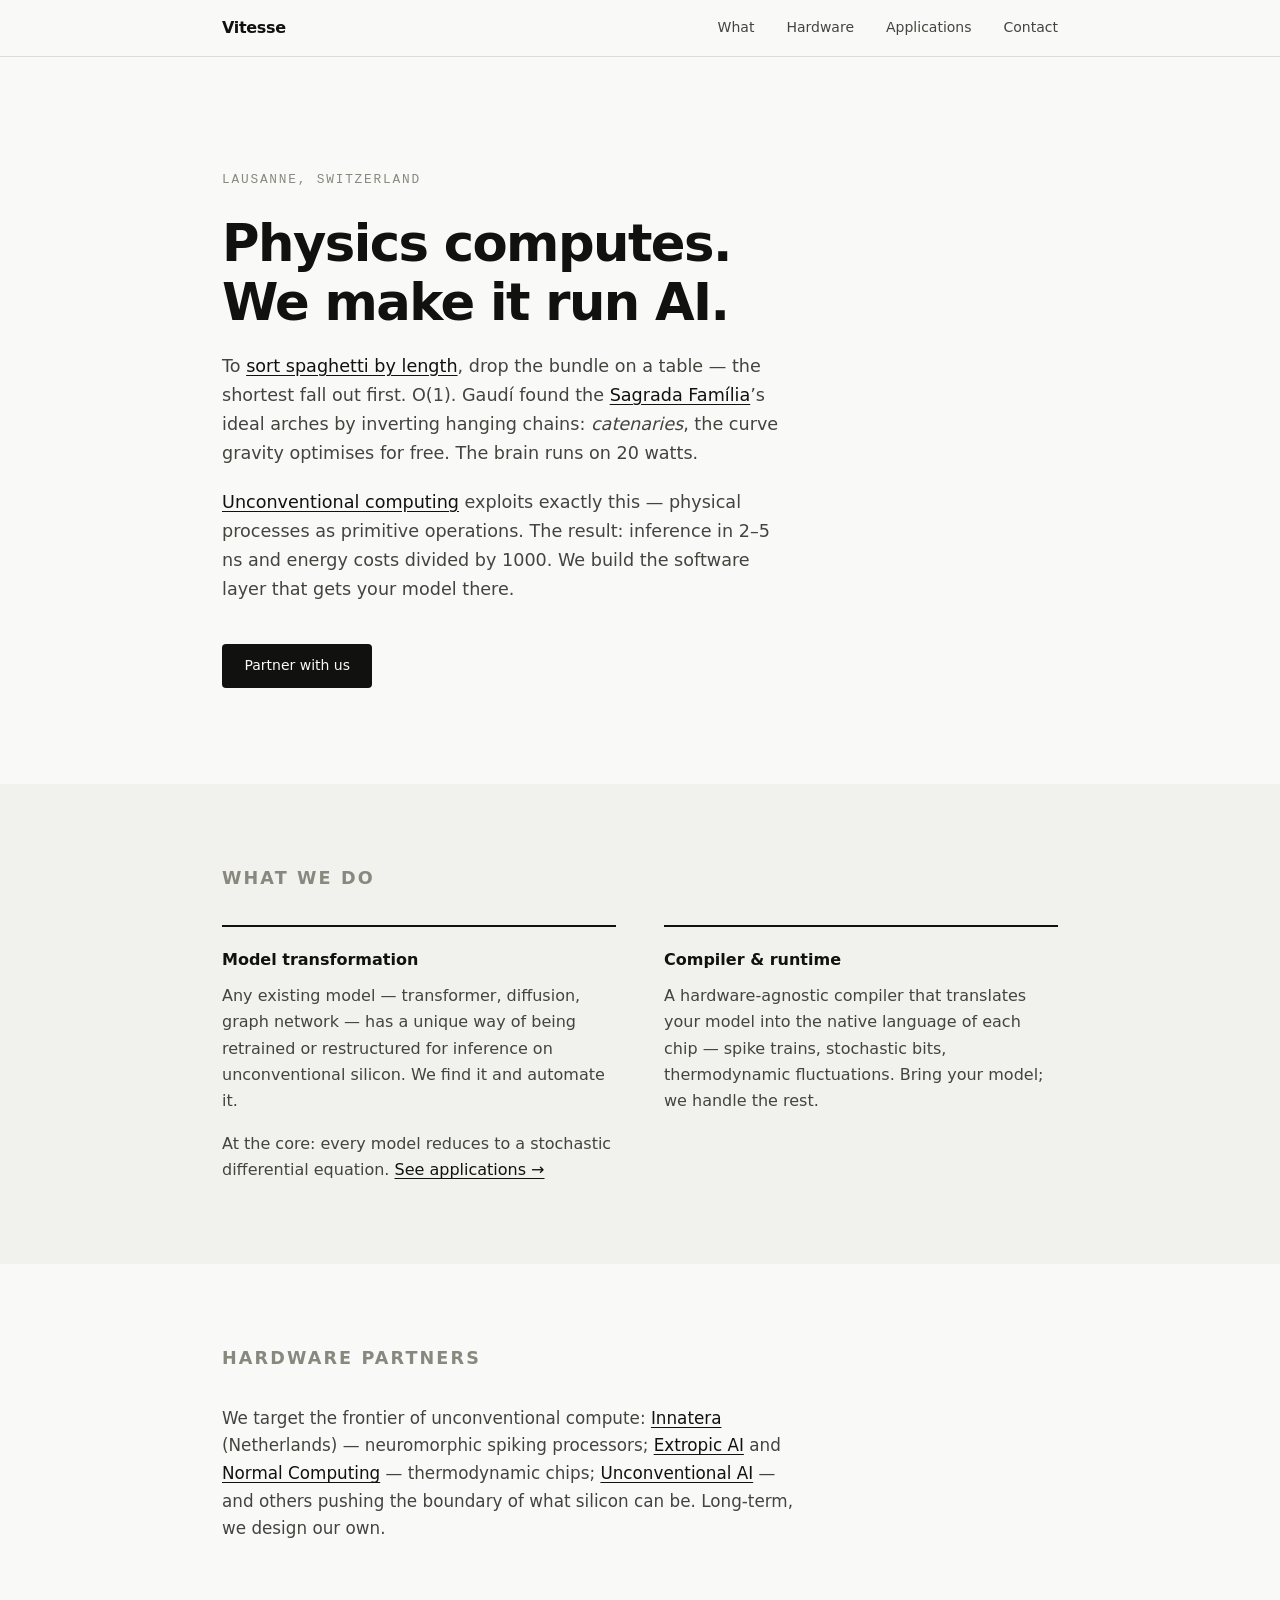
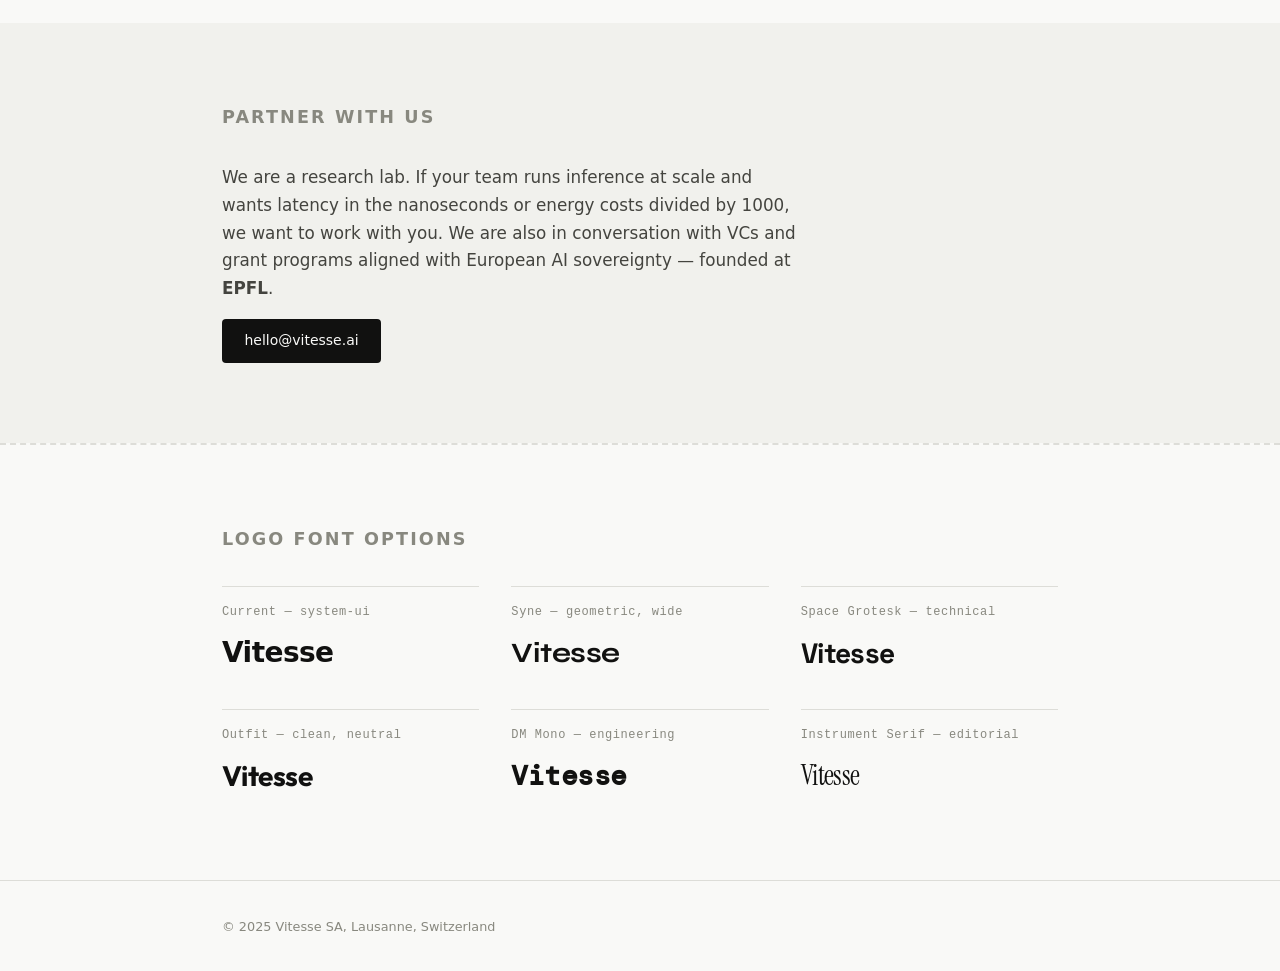
==== commit 9c1041e8: "Add applications notebook page; link from landing page" ====
--- a/index.html
+++ b/index.html
@@ -32,7 +32,7 @@
         <p class="sub">
           To <a href="https://en.wikipedia.org/wiki/Spaghetti_sort" target="_blank" rel="noopener" class="inline-link">sort spaghetti by length</a>,
           drop the bundle on a table — the shortest fall out first. O(1).
-          Gaudí found the <a href="https://dataphys.org/list/gaudis-hanging-chain-models/" target="_blank" rel="noopener" class="inline-link">Sagrada Família</a>'s
+          Gaudí found the <a href="https://dataphys.org/list/gaudis-hanging-chain-models/" target="_blank" rel="noopener" class="inline-link">Sagrada Família</a>’s
           ideal arches by inverting hanging chains: <em>catenaries</em>, the curve
           gravity optimises for free. The brain runs on 20 watts.
         </p>
